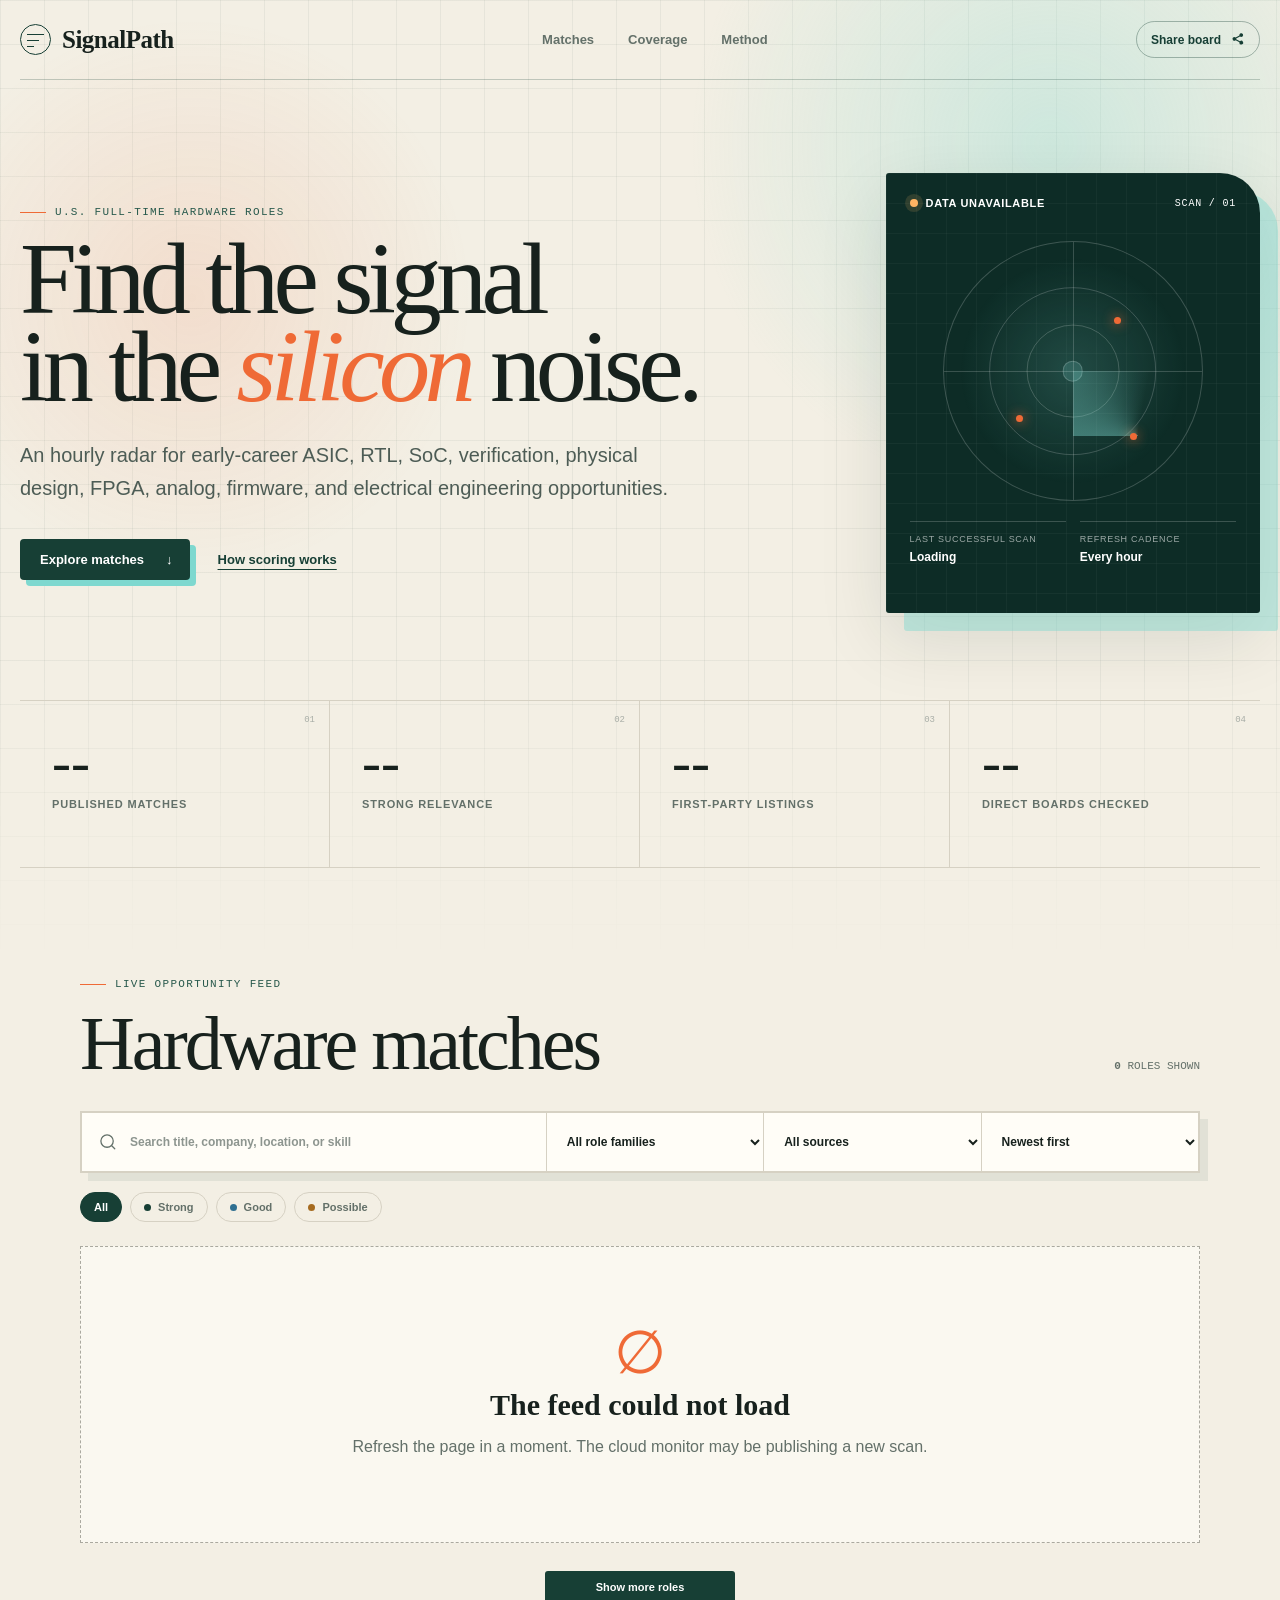
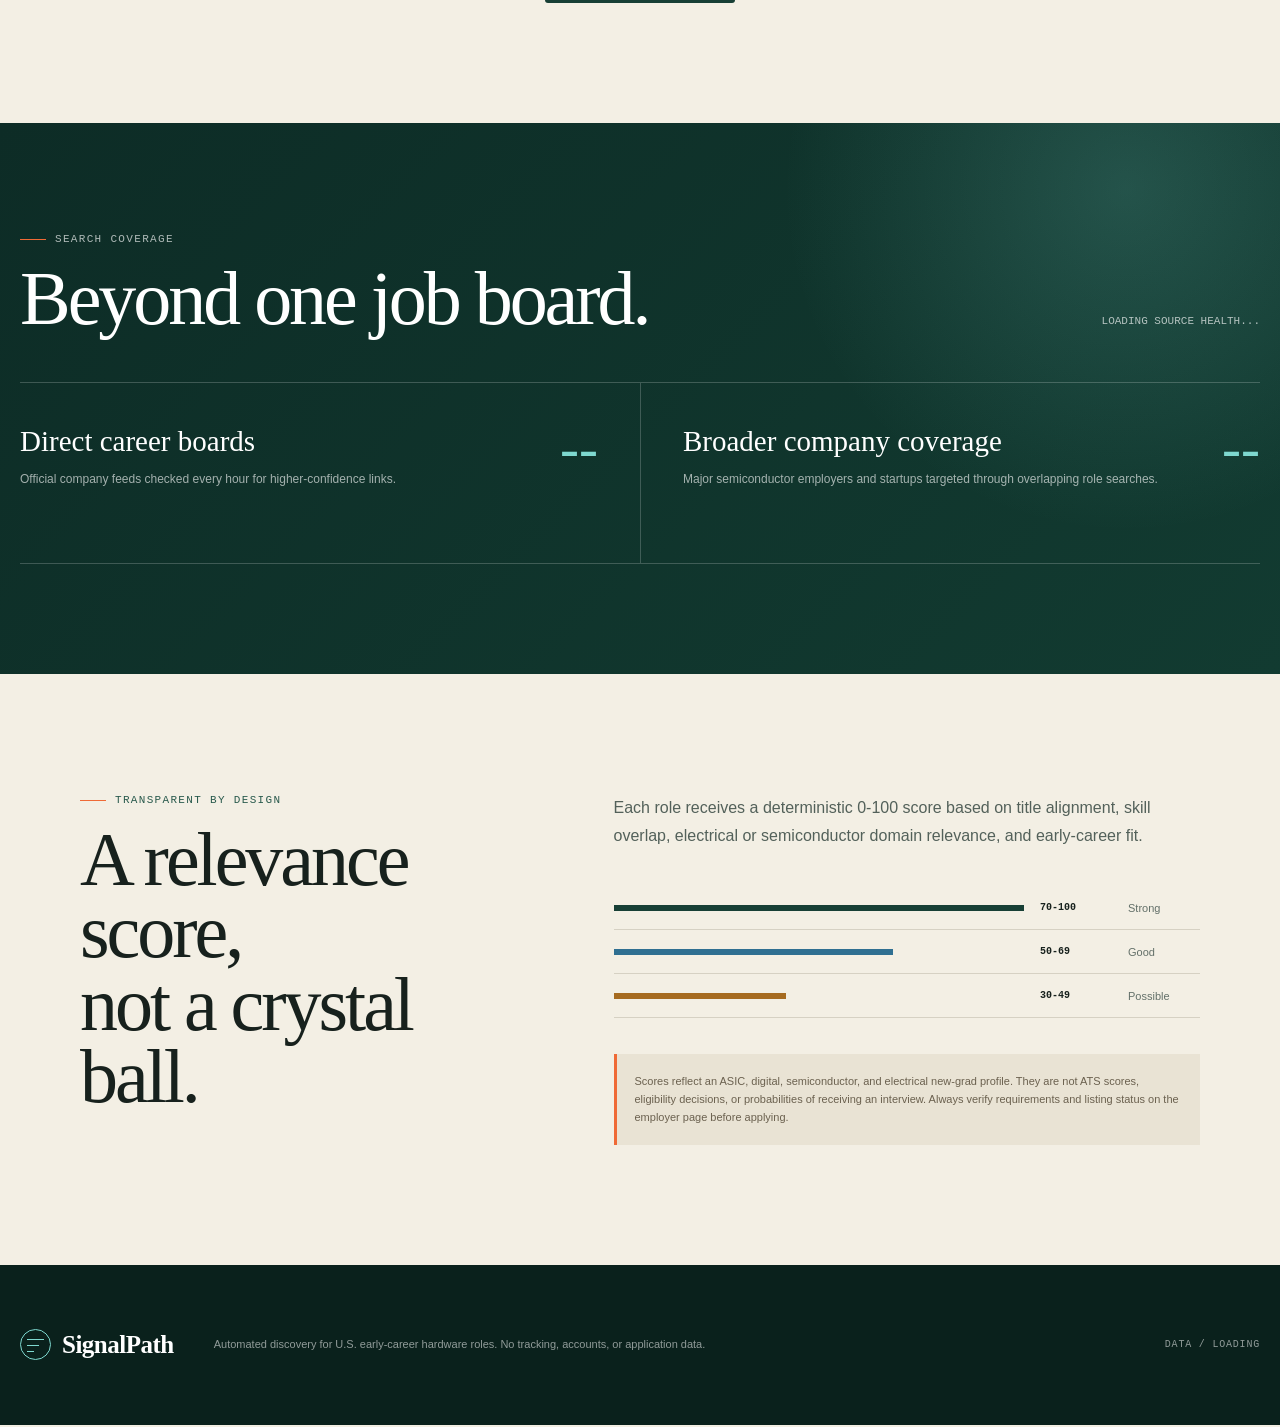
==== site/index.html @ ca51a119 "Launch SignalPath public hardware job board" ====
<!doctype html>
<html lang="en">
<head>
  <meta charset="utf-8">
  <meta name="viewport" content="width=device-width, initial-scale=1">
  <meta name="description" content="A continuously refreshed list of U.S. full-time early-career semiconductor, electrical, and hardware engineering jobs.">
  <meta name="theme-color" content="#173f35">
  <meta property="og:type" content="website">
  <meta property="og:title" content="SignalPath | Early-Career Hardware Jobs">
  <meta property="og:description" content="U.S. full-time ASIC, RTL, SoC, verification, physical design, FPGA, analog, firmware, and electrical hardware roles.">
  <meta property="og:url" content="https://sbilicho.github.io/newgrad-hardware-jobs/">
  <meta name="twitter:card" content="summary">
  <meta http-equiv="Content-Security-Policy" content="default-src 'self'; script-src 'self'; style-src 'self' https://fonts.googleapis.com; font-src https://fonts.gstatic.com; img-src 'self' data:; connect-src 'self'; base-uri 'none'; form-action 'none'; upgrade-insecure-requests">
  <link rel="preconnect" href="https://fonts.googleapis.com">
  <link rel="preconnect" href="https://fonts.gstatic.com" crossorigin>
  <link href="https://fonts.googleapis.com/css2?family=DM+Mono:wght@400;500&family=Manrope:wght@400;500;600;700;800&family=Newsreader:opsz,wght@6..72,500;6..72,600&display=swap" rel="stylesheet">
  <link rel="manifest" href="site.webmanifest">
  <link rel="stylesheet" href="styles.css">
  <title>SignalPath | Early-Career Hardware Jobs</title>
  <script src="app.js" defer></script>
</head>
<body>
  <a class="skip-link" href="#job-list">Skip to jobs</a>
  <div class="page-grid" aria-hidden="true"></div>

  <header class="site-header">
    <a class="brand" href="./" aria-label="SignalPath home">
      <span class="brand-mark" aria-hidden="true"><i></i><i></i><i></i></span>
      <span>SignalPath</span>
    </a>
    <nav aria-label="Primary navigation">
      <a href="#matches">Matches</a>
      <a href="#coverage">Coverage</a>
      <a href="#method">Method</a>
    </nav>
    <button class="share-button" id="share-button" type="button">
      <span>Share board</span>
      <svg viewBox="0 0 24 24" aria-hidden="true"><path d="M18 8a3 3 0 1 0-2.83-4A3 3 0 0 0 15 5c0 .22.02.43.07.63l-6.1 3.05a3 3 0 1 0 0 4.64l6.1 3.05A3 3 0 0 0 15 17a3 3 0 1 0 .97-2.2l-6.1-3.05a3.1 3.1 0 0 0 0-1.5l6.1-3.05A3 3 0 0 0 18 8Z"/></svg>
    </button>
  </header>

  <main>
    <section class="hero" aria-labelledby="page-title">
      <div class="hero-copy">
        <p class="eyebrow"><span></span> U.S. full-time hardware roles</p>
        <h1 id="page-title">Find the signal<br>in the <em>silicon</em> noise.</h1>
        <p class="hero-deck">An hourly radar for early-career ASIC, RTL, SoC, verification, physical design, FPGA, analog, firmware, and electrical engineering opportunities.</p>
        <div class="hero-actions">
          <a class="primary-link" href="#matches">Explore matches <span aria-hidden="true">&#8595;</span></a>
          <a class="text-link" href="#method">How scoring works</a>
        </div>
      </div>

      <aside class="scan-card" aria-label="Monitor status">
        <div class="scan-card-top">
          <span class="live-indicator" id="health-indicator"><i></i><span>Connecting</span></span>
          <span class="mono">SCAN / 01</span>
        </div>
        <div class="radar" aria-hidden="true">
          <span class="radar-ring ring-one"></span>
          <span class="radar-ring ring-two"></span>
          <span class="radar-ring ring-three"></span>
          <span class="radar-beam"></span>
          <span class="radar-dot dot-one"></span>
          <span class="radar-dot dot-two"></span>
          <span class="radar-dot dot-three"></span>
        </div>
        <div class="scan-meta">
          <div><span>Last successful scan</span><strong id="last-scan">Loading</strong></div>
          <div><span>Refresh cadence</span><strong>Every hour</strong></div>
        </div>
      </aside>
    </section>

    <section class="metrics" aria-label="Job board statistics">
      <article><span class="metric-index">01</span><strong id="metric-total">--</strong><p>Published matches</p></article>
      <article><span class="metric-index">02</span><strong id="metric-strong">--</strong><p>Strong relevance</p></article>
      <article><span class="metric-index">03</span><strong id="metric-first-party">--</strong><p>First-party listings</p></article>
      <article><span class="metric-index">04</span><strong id="metric-boards">--</strong><p>Direct boards checked</p></article>
    </section>

    <section class="matches" id="matches" aria-labelledby="matches-title">
      <div class="section-heading">
        <div>
          <p class="eyebrow"><span></span> Live opportunity feed</p>
          <h2 id="matches-title">Hardware matches</h2>
        </div>
        <p><strong id="result-count">0</strong> roles shown</p>
      </div>

      <div class="stale-warning" id="stale-warning" role="status" hidden>
        The latest successful scan is more than two hours old. Listings remain available, but freshness may be reduced.
      </div>

      <div class="filter-panel" aria-label="Filter jobs">
        <label class="search-field" for="search-input">
          <svg viewBox="0 0 24 24" aria-hidden="true"><path d="m21 21-4.35-4.35m2.35-5.9a8.25 8.25 0 1 1-16.5 0 8.25 8.25 0 0 1 16.5 0Z"/></svg>
          <span class="sr-only">Search jobs</span>
          <input id="search-input" type="search" placeholder="Search title, company, location, or skill" autocomplete="off">
        </label>
        <label>
          <span class="sr-only">Role family</span>
          <select id="role-filter"><option value="all">All role families</option></select>
        </label>
        <label>
          <span class="sr-only">Listing source</span>
          <select id="source-filter">
            <option value="all">All sources</option>
            <option value="first-party">First-party only</option>
            <option value="broad-search">Broad search only</option>
          </select>
        </label>
        <label>
          <span class="sr-only">Sort jobs</span>
          <select id="sort-filter">
            <option value="newest">Newest first</option>
            <option value="score">Highest relevance</option>
            <option value="company">Company A-Z</option>
          </select>
        </label>
      </div>

      <div class="tier-filters" role="group" aria-label="Relevance tier">
        <button class="tier-button active" type="button" data-tier="all">All</button>
        <button class="tier-button" type="button" data-tier="Strong"><i class="strong-dot"></i> Strong</button>
        <button class="tier-button" type="button" data-tier="Good"><i class="good-dot"></i> Good</button>
        <button class="tier-button" type="button" data-tier="Possible"><i class="possible-dot"></i> Possible</button>
      </div>

      <div class="job-list" id="job-list" aria-live="polite">
        <article class="loading-card"><span></span><span></span><span></span></article>
        <article class="loading-card"><span></span><span></span><span></span></article>
        <article class="loading-card"><span></span><span></span><span></span></article>
      </div>
      <div class="empty-state" id="empty-state" hidden>
        <span aria-hidden="true">&#8709;</span>
        <h3>No matching signal</h3>
        <p>Try a broader search or reset the filters.</p>
        <button id="reset-filters" type="button">Reset filters</button>
      </div>
      <button class="load-more" id="load-more" type="button" hidden>Show more roles</button>
    </section>

    <section class="coverage-section" id="coverage" aria-labelledby="coverage-title">
      <div class="section-heading light">
        <div>
          <p class="eyebrow"><span></span> Search coverage</p>
          <h2 id="coverage-title">Beyond one job board.</h2>
        </div>
        <p id="coverage-summary">Loading source health...</p>
      </div>
      <div class="coverage-grid">
        <article>
          <span class="coverage-number" id="coverage-direct-count">--</span>
          <h3>Direct career boards</h3>
          <p>Official company feeds checked every hour for higher-confidence links.</p>
          <div class="company-cloud" id="direct-company-list"></div>
        </article>
        <article>
          <span class="coverage-number" id="coverage-broad-count">--</span>
          <h3>Broader company coverage</h3>
          <p>Major semiconductor employers and startups targeted through overlapping role searches.</p>
          <div class="company-cloud subdued" id="broad-company-list"></div>
        </article>
      </div>
    </section>

    <section class="method-section" id="method" aria-labelledby="method-title">
      <div>
        <p class="eyebrow"><span></span> Transparent by design</p>
        <h2 id="method-title">A relevance score,<br>not a crystal ball.</h2>
      </div>
      <div class="method-copy">
        <p>Each role receives a deterministic 0-100 score based on title alignment, skill overlap, electrical or semiconductor domain relevance, and early-career fit.</p>
        <ol class="score-scale">
          <li><span class="scale-bar strong-scale"></span><b>70-100</b><em>Strong</em></li>
          <li><span class="scale-bar good-scale"></span><b>50-69</b><em>Good</em></li>
          <li><span class="scale-bar possible-scale"></span><b>30-49</b><em>Possible</em></li>
        </ol>
        <p class="disclaimer">Scores reflect an ASIC, digital, semiconductor, and electrical new-grad profile. They are not ATS scores, eligibility decisions, or probabilities of receiving an interview. Always verify requirements and listing status on the employer page before applying.</p>
      </div>
    </section>
  </main>

  <footer>
    <a class="brand footer-brand" href="./"><span class="brand-mark" aria-hidden="true"><i></i><i></i><i></i></span><span>SignalPath</span></a>
    <p>Automated discovery for U.S. early-career hardware roles. No tracking, accounts, or application data.</p>
    <p class="mono" id="footer-updated">DATA / LOADING</p>
  </footer>

  <div class="toast" id="toast" role="status" aria-live="polite"></div>

  <template id="job-template">
    <article class="job-card">
      <div class="score-block"><strong></strong><span>relevance</span></div>
      <div class="job-body">
        <div class="job-tags"></div>
        <h3></h3>
        <p class="job-company"></p>
        <div class="job-meta"></div>
        <div class="job-reasons"></div>
        <p class="job-warning" hidden></p>
      </div>
      <div class="job-actions"></div>
    </article>
  </template>
</body>
</html>
---- site/styles.css ----
:root {
  --forest: #173f35;
  --forest-deep: #0d2c26;
  --forest-soft: #28594c;
  --signal: #ef6a36;
  --signal-soft: #ffe2d3;
  --cyan: #7ed8cf;
  --cream: #f3efe4;
  --paper: #fffdf7;
  --ink: #17211d;
  --muted: #637069;
  --line: #d6d1c3;
  --good: #2f6f91;
  --possible: #a66b20;
  --shadow: 0 24px 70px rgba(18, 45, 37, .12);
  --body: "Manrope", sans-serif;
  --display: "Newsreader", Georgia, serif;
  --mono: "DM Mono", monospace;
}

* {
  box-sizing: border-box;
}

html {
  scroll-behavior: smooth;
  max-width: 100%;
  overflow-x: hidden;
}

body {
  margin: 0;
  min-width: 320px;
  max-width: 100%;
  overflow-x: hidden;
  color: var(--ink);
  background: var(--cream);
  font-family: var(--body);
  -webkit-font-smoothing: antialiased;
}

button,
input,
select {
  font: inherit;
}

button,
a {
  -webkit-tap-highlight-color: transparent;
}

a {
  color: inherit;
}

.sr-only {
  position: absolute;
  width: 1px;
  height: 1px;
  padding: 0;
  margin: -1px;
  overflow: hidden;
  clip: rect(0, 0, 0, 0);
  white-space: nowrap;
  border: 0;
}

.skip-link {
  position: fixed;
  z-index: 100;
  top: 12px;
  left: 12px;
  padding: 10px 14px;
  color: white;
  background: var(--forest-deep);
  border-radius: 8px;
  transform: translateY(-150%);
}

.skip-link:focus {
  transform: translateY(0);
}

.page-grid {
  position: absolute;
  z-index: -1;
  inset: 0 0 auto;
  height: 960px;
  overflow: hidden;
  background:
    radial-gradient(circle at 82% 15%, rgba(126, 216, 207, .32), transparent 27%),
    radial-gradient(circle at 15% 31%, rgba(239, 106, 54, .13), transparent 22%),
    linear-gradient(rgba(23, 63, 53, .055) 1px, transparent 1px),
    linear-gradient(90deg, rgba(23, 63, 53, .055) 1px, transparent 1px);
  background-size: auto, auto, 44px 44px, 44px 44px;
  mask-image: linear-gradient(to bottom, black 70%, transparent);
}

.site-header {
  width: min(1240px, calc(100% - 40px));
  min-height: 80px;
  margin: 0 auto;
  display: flex;
  align-items: center;
  justify-content: space-between;
  border-bottom: 1px solid rgba(23, 63, 53, .24);
}

.brand {
  display: inline-flex;
  align-items: center;
  gap: 11px;
  font-family: var(--display);
  font-size: 25px;
  font-weight: 600;
  text-decoration: none;
  letter-spacing: -.02em;
}

.brand-mark {
  position: relative;
  display: inline-block;
  width: 31px;
  height: 31px;
  border: 1px solid var(--forest);
  border-radius: 50%;
}

.brand-mark i {
  position: absolute;
  left: 6px;
  width: 17px;
  height: 1px;
  background: var(--forest);
}

.brand-mark i:nth-child(1) { top: 9px; }
.brand-mark i:nth-child(2) { top: 15px; width: 12px; }
.brand-mark i:nth-child(3) { top: 21px; width: 7px; }

.site-header nav {
  display: flex;
  gap: 34px;
}

.site-header nav a {
  position: relative;
  color: var(--muted);
  font-size: 13px;
  font-weight: 700;
  text-decoration: none;
}

.site-header nav a::after {
  content: "";
  position: absolute;
  right: 0;
  bottom: -7px;
  left: 0;
  height: 2px;
  background: var(--signal);
  transform: scaleX(0);
  transition: transform .2s ease;
}

.site-header nav a:hover::after,
.site-header nav a:focus-visible::after {
  transform: scaleX(1);
}

.share-button {
  display: inline-flex;
  align-items: center;
  gap: 9px;
  padding: 10px 14px;
  color: var(--forest);
  background: transparent;
  border: 1px solid rgba(23, 63, 53, .35);
  border-radius: 999px;
  cursor: pointer;
  font-size: 12px;
  font-weight: 800;
  transition: color .2s ease, background .2s ease, transform .2s ease;
}

.share-button svg {
  width: 15px;
  fill: currentColor;
}

.share-button:hover {
  color: white;
  background: var(--forest);
  transform: translateY(-1px);
}

main {
  overflow: hidden;
}

.hero {
  width: min(1240px, calc(100% - 40px));
  min-height: 620px;
  margin: 0 auto;
  padding: 88px 0 82px;
  display: grid;
  grid-template-columns: minmax(0, 1.35fr) minmax(320px, .65fr);
  gap: 88px;
  align-items: center;
}

.hero > * {
  min-width: 0;
}

.hero-copy {
  animation: rise-in .7s cubic-bezier(.2, .7, .2, 1) both;
}

.eyebrow {
  margin: 0 0 17px;
  display: flex;
  align-items: center;
  gap: 9px;
  color: var(--forest-soft);
  font-family: var(--mono);
  font-size: 11px;
  font-weight: 500;
  letter-spacing: .12em;
  text-transform: uppercase;
}

.eyebrow span {
  display: inline-block;
  width: 26px;
  height: 1px;
  background: var(--signal);
}

h1,
h2,
h3,
p {
  overflow-wrap: anywhere;
}

h1 {
  max-width: 760px;
  margin: 0;
  font-family: var(--display);
  font-size: clamp(60px, 8vw, 108px);
  font-weight: 500;
  line-height: .86;
  letter-spacing: -.055em;
}

h1 em {
  color: var(--signal);
  font-weight: 500;
}

.hero-deck {
  max-width: 670px;
  margin: 28px 0 0;
  color: #4d5c55;
  font-size: clamp(16px, 1.7vw, 20px);
  line-height: 1.65;
}

.hero-actions {
  margin-top: 34px;
  display: flex;
  align-items: center;
  gap: 28px;
}

.primary-link {
  display: inline-flex;
  align-items: center;
  gap: 22px;
  padding: 13px 17px 13px 20px;
  color: white;
  background: var(--forest);
  border-radius: 4px;
  font-size: 13px;
  font-weight: 800;
  text-decoration: none;
  box-shadow: 6px 6px 0 var(--cyan);
  transition: transform .2s ease, box-shadow .2s ease;
}

.primary-link:hover {
  box-shadow: 3px 3px 0 var(--cyan);
  transform: translate(3px, 3px);
}

.text-link {
  color: var(--forest);
  font-size: 13px;
  font-weight: 800;
  text-underline-offset: 5px;
}

.scan-card {
  position: relative;
  min-height: 440px;
  padding: 24px;
  color: white;
  background: var(--forest-deep);
  border-radius: 3px 40px 3px 3px;
  box-shadow: 18px 18px 0 rgba(126, 216, 207, .45), var(--shadow);
  overflow: hidden;
  animation: rise-in .7s .14s cubic-bezier(.2, .7, .2, 1) both;
}

.scan-card::before {
  content: "";
  position: absolute;
  inset: 0;
  opacity: .17;
  background-image: linear-gradient(rgba(255,255,255,.22) 1px, transparent 1px), linear-gradient(90deg, rgba(255,255,255,.22) 1px, transparent 1px);
  background-size: 30px 30px;
}

.scan-card-top,
.scan-meta,
.radar {
  position: relative;
  z-index: 1;
}

.scan-card-top {
  display: flex;
  justify-content: space-between;
  align-items: center;
}

.mono {
  font-family: var(--mono);
  font-size: 10px;
  letter-spacing: .08em;
  text-transform: uppercase;
}

.live-indicator {
  display: inline-flex;
  align-items: center;
  gap: 8px;
  font-size: 11px;
  font-weight: 800;
  letter-spacing: .06em;
  text-transform: uppercase;
}

.live-indicator i {
  width: 8px;
  height: 8px;
  background: var(--cyan);
  border-radius: 50%;
  box-shadow: 0 0 0 5px rgba(126, 216, 207, .14);
}

.live-indicator.degraded i,
.live-indicator.stale i {
  background: #ffb463;
  box-shadow: 0 0 0 5px rgba(255, 180, 99, .14);
}

.radar {
  width: 260px;
  height: 260px;
  margin: 32px auto 20px;
  border: 1px solid rgba(255,255,255,.2);
  border-radius: 50%;
  background: radial-gradient(circle, rgba(126,216,207,.18), transparent 62%);
  overflow: hidden;
}

.radar::before,
.radar::after {
  content: "";
  position: absolute;
  background: rgba(255,255,255,.18);
}

.radar::before { top: 50%; right: 0; left: 0; height: 1px; }
.radar::after { top: 0; bottom: 0; left: 50%; width: 1px; }

.radar-ring {
  position: absolute;
  top: 50%;
  left: 50%;
  border: 1px solid rgba(255,255,255,.19);
  border-radius: 50%;
  transform: translate(-50%, -50%);
}

.ring-one { width: 65%; height: 65%; }
.ring-two { width: 36%; height: 36%; }
.ring-three { width: 8%; height: 8%; background: rgba(126,216,207,.18); }

.radar-beam {
  position: absolute;
  top: 50%;
  left: 50%;
  width: 50%;
  height: 50%;
  transform-origin: 0 0;
  background: conic-gradient(from 270deg, rgba(126,216,207,.42), transparent 28%);
  animation: sweep 5s linear infinite;
}

.radar-dot {
  position: absolute;
  width: 7px;
  height: 7px;
  background: var(--signal);
  border-radius: 50%;
  box-shadow: 0 0 12px var(--signal);
  animation: ping 2.2s ease-out infinite;
}

.dot-one { top: 29%; left: 66%; }
.dot-two { top: 67%; left: 28%; animation-delay: .7s; }
.dot-three { top: 74%; left: 72%; animation-delay: 1.25s; }

.scan-meta {
  display: grid;
  grid-template-columns: repeat(2, minmax(0, 1fr));
  gap: 14px;
}

.scan-meta div {
  min-width: 0;
  padding-top: 12px;
  border-top: 1px solid rgba(255,255,255,.19);
}

.scan-meta span,
.scan-meta strong {
  display: block;
}

.scan-meta span {
  margin-bottom: 6px;
  color: rgba(255,255,255,.59);
  font-size: 9px;
  letter-spacing: .08em;
  text-transform: uppercase;
}

.scan-meta strong {
  font-size: 12px;
  overflow-wrap: anywhere;
}

.metrics {
  width: min(1240px, calc(100% - 40px));
  margin: 0 auto 110px;
  display: grid;
  grid-template-columns: repeat(4, 1fr);
  border-top: 1px solid var(--line);
  border-bottom: 1px solid var(--line);
}

.metrics article {
  position: relative;
  min-width: 0;
  min-height: 166px;
  padding: 32px;
  border-right: 1px solid var(--line);
}

.metrics article:last-child { border-right: 0; }

.metric-index {
  position: absolute;
  top: 14px;
  right: 14px;
  color: #a9aea7;
  font-family: var(--mono);
  font-size: 9px;
}

.metrics strong {
  display: block;
  font-family: var(--display);
  font-size: 57px;
  font-weight: 500;
  line-height: 1;
}

.metrics p {
  margin: 8px 0 0;
  color: var(--muted);
  font-size: 11px;
  font-weight: 800;
  letter-spacing: .08em;
  text-transform: uppercase;
}

.matches {
  width: min(1120px, calc(100% - 40px));
  margin: 0 auto;
  padding-bottom: 120px;
}

.section-heading {
  margin-bottom: 32px;
  display: flex;
  align-items: flex-end;
  justify-content: space-between;
  gap: 24px;
}

.section-heading h2,
.method-section h2 {
  margin: 0;
  font-family: var(--display);
  font-size: clamp(46px, 6vw, 76px);
  font-weight: 500;
  line-height: .95;
  letter-spacing: -.04em;
}

.section-heading > p {
  margin: 0 0 7px;
  color: var(--muted);
  font-family: var(--mono);
  font-size: 11px;
  text-transform: uppercase;
}

.stale-warning {
  margin: -10px 0 20px;
  padding: 13px 16px;
  color: #754310;
  background: #ffe7c7;
  border-left: 4px solid #c67b27;
  font-size: 13px;
  line-height: 1.5;
}

.filter-panel {
  position: relative;
  z-index: 3;
  display: grid;
  grid-template-columns: minmax(280px, 1.5fr) repeat(3, minmax(150px, .7fr));
  gap: 1px;
  padding: 1px;
  background: var(--line);
  border: 1px solid var(--line);
  box-shadow: 8px 8px 0 rgba(23, 63, 53, .08);
}

.filter-panel label {
  min-width: 0;
  background: var(--paper);
}

.search-field {
  position: relative;
  display: flex;
  align-items: center;
}

.search-field svg {
  position: absolute;
  left: 17px;
  width: 18px;
  fill: none;
  stroke: var(--muted);
  stroke-linecap: round;
  stroke-width: 1.7;
}

.filter-panel input,
.filter-panel select {
  width: 100%;
  height: 58px;
  padding: 0 16px;
  color: var(--ink);
  background: transparent;
  border: 0;
  border-radius: 0;
  outline: none;
  font-size: 12px;
  font-weight: 700;
}

.filter-panel input { padding-left: 48px; }
.filter-panel input::placeholder { color: #8d958f; }
.filter-panel input:focus,
.filter-panel select:focus { box-shadow: inset 0 0 0 2px var(--forest); }

.tier-filters {
  margin: 19px 0 24px;
  display: flex;
  align-items: center;
  gap: 8px;
  flex-wrap: wrap;
}

.tier-button {
  padding: 8px 13px;
  color: var(--muted);
  background: transparent;
  border: 1px solid var(--line);
  border-radius: 999px;
  cursor: pointer;
  font-size: 11px;
  font-weight: 800;
}

.tier-button i {
  display: inline-block;
  width: 7px;
  height: 7px;
  margin-right: 4px;
  border-radius: 50%;
}

.strong-dot { background: var(--forest); }
.good-dot { background: var(--good); }
.possible-dot { background: var(--possible); }
.tier-button:hover,
.tier-button.active { color: white; background: var(--forest); border-color: var(--forest); }

.job-list {
  display: grid;
  gap: 12px;
}

.job-card {
  position: relative;
  display: grid;
  grid-template-columns: 94px minmax(0, 1fr) auto;
  gap: 22px;
  min-height: 190px;
  padding: 26px 28px 26px 20px;
  background: rgba(255, 253, 247, .92);
  border: 1px solid var(--line);
  box-shadow: 0 6px 0 transparent;
  transition: border-color .2s ease, box-shadow .2s ease, transform .2s ease;
  animation: card-in .45s cubic-bezier(.2,.7,.2,1) both;
}

.job-card::before {
  content: "";
  position: absolute;
  top: -1px;
  bottom: -1px;
  left: -1px;
  width: 4px;
  background: var(--possible);
}

.job-card.tier-strong::before { background: var(--forest); }
.job-card.tier-good::before { background: var(--good); }

.job-card:hover {
  border-color: rgba(23,63,53,.5);
  box-shadow: 7px 7px 0 rgba(126, 216, 207, .4);
  transform: translate(-2px, -2px);
}

.score-block {
  align-self: start;
  padding-top: 8px;
  text-align: center;
}

.score-block strong {
  display: block;
  font-family: var(--display);
  font-size: 48px;
  font-weight: 500;
  line-height: .8;
}

.score-block span {
  display: block;
  margin-top: 10px;
  color: var(--muted);
  font-family: var(--mono);
  font-size: 8px;
  letter-spacing: .08em;
  text-transform: uppercase;
}

.job-body {
  min-width: 0;
}

.job-tags,
.job-meta,
.job-reasons {
  display: flex;
  align-items: center;
  flex-wrap: wrap;
  gap: 7px;
}

.job-tags span,
.job-reasons span {
  padding: 4px 7px;
  color: var(--forest-soft);
  background: #e8f1eb;
  border-radius: 3px;
  font-family: var(--mono);
  font-size: 8px;
  font-weight: 500;
  letter-spacing: .04em;
  text-transform: uppercase;
}

.job-tags .source-broad {
  color: #716651;
  background: #eee8da;
}

.job-tags .tier-tag {
  color: #8c421e;
  background: var(--signal-soft);
}

.job-card h3 {
  max-width: 730px;
  margin: 12px 0 3px;
  font-family: var(--display);
  font-size: clamp(24px, 3vw, 31px);
  font-weight: 600;
  line-height: 1.06;
  letter-spacing: -.025em;
}

.job-company {
  margin: 0;
  color: var(--forest-soft);
  font-size: 14px;
  font-weight: 800;
}

.job-meta {
  margin-top: 13px;
  color: var(--muted);
  font-size: 11px;
}

.job-meta span:not(:last-child)::after {
  content: "/";
  margin-left: 7px;
  color: #bbb7ab;
}

.job-reasons {
  margin-top: 14px;
}

.job-reasons span {
  color: #58645e;
  background: #f2efe6;
  text-transform: none;
  letter-spacing: 0;
}

.job-warning {
  margin: 12px 0 0;
  color: #855221;
  font-size: 10px;
  line-height: 1.5;
}

.job-actions {
  min-width: 118px;
  align-self: center;
  display: flex;
  flex-direction: column;
  gap: 8px;
}

.job-actions a {
  display: inline-flex;
  min-height: 40px;
  padding: 9px 13px;
  align-items: center;
  justify-content: center;
  color: var(--forest);
  border: 1px solid rgba(23,63,53,.35);
  border-radius: 3px;
  font-size: 10px;
  font-weight: 800;
  text-decoration: none;
  text-transform: uppercase;
  letter-spacing: .05em;
}

.job-actions a.primary-action {
  color: white;
  background: var(--forest);
  border-color: var(--forest);
}

.job-actions a:hover { box-shadow: 3px 3px 0 var(--cyan); }

.loading-card {
  min-height: 170px;
  padding: 30px;
  background: rgba(255,255,255,.48);
  border: 1px solid var(--line);
}

.loading-card span {
  display: block;
  height: 13px;
  margin-bottom: 15px;
  background: linear-gradient(90deg, #e9e4d8, #f8f5ec, #e9e4d8);
  background-size: 220% 100%;
  animation: shimmer 1.4s linear infinite;
}

.loading-card span:nth-child(1) { width: 24%; }
.loading-card span:nth-child(2) { width: 65%; height: 28px; }
.loading-card span:nth-child(3) { width: 43%; }

.empty-state {
  padding: 70px 20px;
  text-align: center;
  background: rgba(255,253,247,.65);
  border: 1px dashed #aaa99f;
}

.empty-state > span {
  color: var(--signal);
  font-family: var(--display);
  font-size: 60px;
}

.empty-state h3 { margin: 0; font-family: var(--display); font-size: 30px; }
.empty-state p { color: var(--muted); }
.empty-state button,
.load-more {
  padding: 10px 16px;
  color: white;
  background: var(--forest);
  border: 0;
  border-radius: 3px;
  cursor: pointer;
  font-size: 11px;
  font-weight: 800;
}

.load-more {
  display: block;
  min-width: 190px;
  margin: 28px auto 0;
}

.coverage-section {
  padding: 110px max(20px, calc((100vw - 1240px) / 2));
  color: white;
  background:
    radial-gradient(circle at 88% 12%, rgba(126,216,207,.18), transparent 28%),
    linear-gradient(135deg, var(--forest-deep), #123b31);
}

.section-heading.light {
  width: 100%;
  margin-bottom: 48px;
}

.section-heading.light .eyebrow,
.section-heading.light > p { color: rgba(255,255,255,.67); }

.coverage-grid {
  display: grid;
  grid-template-columns: 1fr 1fr;
  border-top: 1px solid rgba(255,255,255,.2);
  border-bottom: 1px solid rgba(255,255,255,.2);
}

.coverage-grid article {
  min-width: 0;
  padding: 42px 42px 48px 0;
}

.coverage-grid article + article {
  padding-right: 0;
  padding-left: 42px;
  border-left: 1px solid rgba(255,255,255,.2);
}

.coverage-number {
  float: right;
  color: var(--cyan);
  font-family: var(--display);
  font-size: 57px;
  line-height: .8;
}

.coverage-grid h3 {
  margin: 0;
  font-family: var(--display);
  font-size: 29px;
  font-weight: 500;
}

.coverage-grid article > p {
  max-width: 480px;
  margin: 12px 0 25px;
  color: rgba(255,255,255,.62);
  font-size: 12px;
  line-height: 1.65;
}

.company-cloud {
  display: flex;
  flex-wrap: wrap;
  gap: 6px;
}

.company-cloud a,
.company-cloud span {
  padding: 6px 8px;
  color: var(--cyan);
  border: 1px solid rgba(126,216,207,.28);
  border-radius: 3px;
  font-family: var(--mono);
  font-size: 8px;
  text-decoration: none;
  text-transform: uppercase;
}

.company-cloud a:hover { color: var(--forest-deep); background: var(--cyan); }
.company-cloud .unhealthy { color: #ffb463; border-color: rgba(255,180,99,.4); }
.company-cloud.subdued span { color: rgba(255,255,255,.6); border-color: rgba(255,255,255,.16); }

.method-section {
  width: min(1120px, calc(100% - 40px));
  margin: 0 auto;
  padding: 120px 0;
  display: grid;
  grid-template-columns: .85fr 1.15fr;
  gap: 100px;
}

.method-copy > p {
  margin: 0;
  color: #53615a;
  font-size: 16px;
  line-height: 1.75;
}

.score-scale {
  margin: 36px 0;
  padding: 0;
  list-style: none;
}

.score-scale li {
  display: grid;
  grid-template-columns: 1fr 72px 72px;
  gap: 16px;
  align-items: center;
  min-height: 44px;
  border-bottom: 1px solid var(--line);
}

.scale-bar { height: 6px; transform-origin: left; }
.strong-scale { width: 100%; background: var(--forest); }
.good-scale { width: 68%; background: var(--good); }
.possible-scale { width: 42%; background: var(--possible); }
.score-scale b { font-family: var(--mono); font-size: 10px; }
.score-scale em { color: var(--muted); font-size: 11px; font-style: normal; }
.method-copy .disclaimer { padding: 18px; color: #6b614f; background: #e9e3d4; border-left: 3px solid var(--signal); font-size: 11px; line-height: 1.65; }

footer {
  min-height: 160px;
  padding: 40px max(20px, calc((100vw - 1240px) / 2));
  display: grid;
  grid-template-columns: auto 1fr auto;
  gap: 40px;
  align-items: center;
  color: white;
  background: #0a211c;
}

.footer-brand .brand-mark { border-color: var(--cyan); }
.footer-brand .brand-mark i { background: var(--cyan); }
footer > p { max-width: 560px; margin: 0; color: rgba(255,255,255,.55); font-size: 11px; line-height: 1.6; }
footer .mono { text-align: right; }

.toast {
  position: fixed;
  z-index: 50;
  right: 20px;
  bottom: 20px;
  max-width: calc(100vw - 40px);
  padding: 12px 16px;
  color: white;
  background: var(--forest-deep);
  border-left: 4px solid var(--cyan);
  box-shadow: var(--shadow);
  font-size: 12px;
  font-weight: 700;
  opacity: 0;
  pointer-events: none;
  transform: translateY(12px);
  transition: opacity .2s ease, transform .2s ease;
}

.toast.visible { opacity: 1; transform: translateY(0); }

@keyframes rise-in {
  from { opacity: 0; transform: translateY(28px); }
  to { opacity: 1; transform: translateY(0); }
}

@keyframes card-in {
  from { opacity: 0; transform: translateY(12px); }
  to { opacity: 1; transform: translateY(0); }
}

@keyframes sweep {
  to { transform: rotate(360deg); }
}

@keyframes ping {
  0%, 100% { box-shadow: 0 0 0 0 rgba(239,106,54,.55), 0 0 12px var(--signal); }
  55% { box-shadow: 0 0 0 10px rgba(239,106,54,0), 0 0 12px var(--signal); }
}

@keyframes shimmer {
  to { background-position: -220% 0; }
}

@media (max-width: 980px) {
  .hero { grid-template-columns: 1fr; gap: 48px; padding-top: 65px; }
  .scan-card { width: min(500px, calc(100% - 18px)); justify-self: center; }
  .metrics { grid-template-columns: 1fr 1fr; }
  .metrics article:nth-child(2) { border-right: 0; }
  .metrics article:nth-child(-n+2) { border-bottom: 1px solid var(--line); }
  .filter-panel { grid-template-columns: 1fr 1fr; }
  .search-field { grid-column: 1 / -1; }
  .job-card { grid-template-columns: 78px minmax(0, 1fr); }
  .job-actions { grid-column: 2; flex-direction: row; justify-content: flex-start; }
  .job-actions a { min-width: 118px; }
  .method-section { grid-template-columns: 1fr; gap: 45px; }
}

@media (max-width: 720px) {
  .site-header { width: min(calc(100% - 24px), 1240px); min-height: 68px; }
  .site-header nav { display: none; }
  .brand { font-size: 21px; }
  .share-button span { display: none; }
  .share-button { width: 39px; height: 39px; padding: 0; justify-content: center; }
  .hero { width: min(calc(100% - 24px), 1240px); min-height: 0; padding: 60px 0 80px; }
  h1 { max-width: 100%; font-size: clamp(50px, 14.5vw, 64px); line-height: .9; }
  .hero-deck { font-size: 15px; }
  .hero-actions { align-items: flex-start; flex-direction: column; gap: 22px; }
  .scan-card { width: calc(100% - 18px); min-width: 0; max-width: calc(100% - 18px); min-height: 400px; padding: 19px; border-radius: 3px 28px 3px 3px; }
  .radar { width: 235px; height: 235px; }
  .metrics { width: calc(100% - 24px); margin-bottom: 85px; }
  .metrics article { min-height: 130px; padding: 25px 18px; }
  .metrics strong { font-size: 44px; }
  .metrics p { font-size: 8px; overflow-wrap: anywhere; }
  .matches { width: calc(100% - 24px); padding-bottom: 90px; }
  .section-heading { align-items: flex-start; flex-direction: column; }
  .section-heading > p { margin: 0; }
  .filter-panel { grid-template-columns: 1fr; }
  .search-field { grid-column: auto; }
  .job-card { grid-template-columns: 59px minmax(0, 1fr); gap: 12px; padding: 20px 14px 20px 12px; }
  .score-block strong { font-size: 38px; }
  .score-block span { font-size: 7px; }
  .job-card h3 { font-size: 24px; }
  .job-reasons { display: none; }
  .job-actions { grid-column: 1 / -1; }
  .job-actions a { flex: 1; }
  .coverage-section { padding-top: 85px; padding-bottom: 85px; }
  .coverage-grid { grid-template-columns: 1fr; }
  .coverage-grid article { padding: 32px 0; }
  .coverage-grid article + article { padding: 32px 0; border-top: 1px solid rgba(255,255,255,.2); border-left: 0; }
  .coverage-number { font-size: 45px; }
  .method-section { width: calc(100% - 24px); padding: 85px 0; }
  .score-scale li { grid-template-columns: 1fr 64px 58px; gap: 10px; }
  footer { grid-template-columns: 1fr; gap: 18px; }
  footer .mono { text-align: left; }
}

@media (prefers-reduced-motion: reduce) {
  html { scroll-behavior: auto; }
  *, *::before, *::after { animation-duration: .01ms !important; animation-iteration-count: 1 !important; transition-duration: .01ms !important; }
}
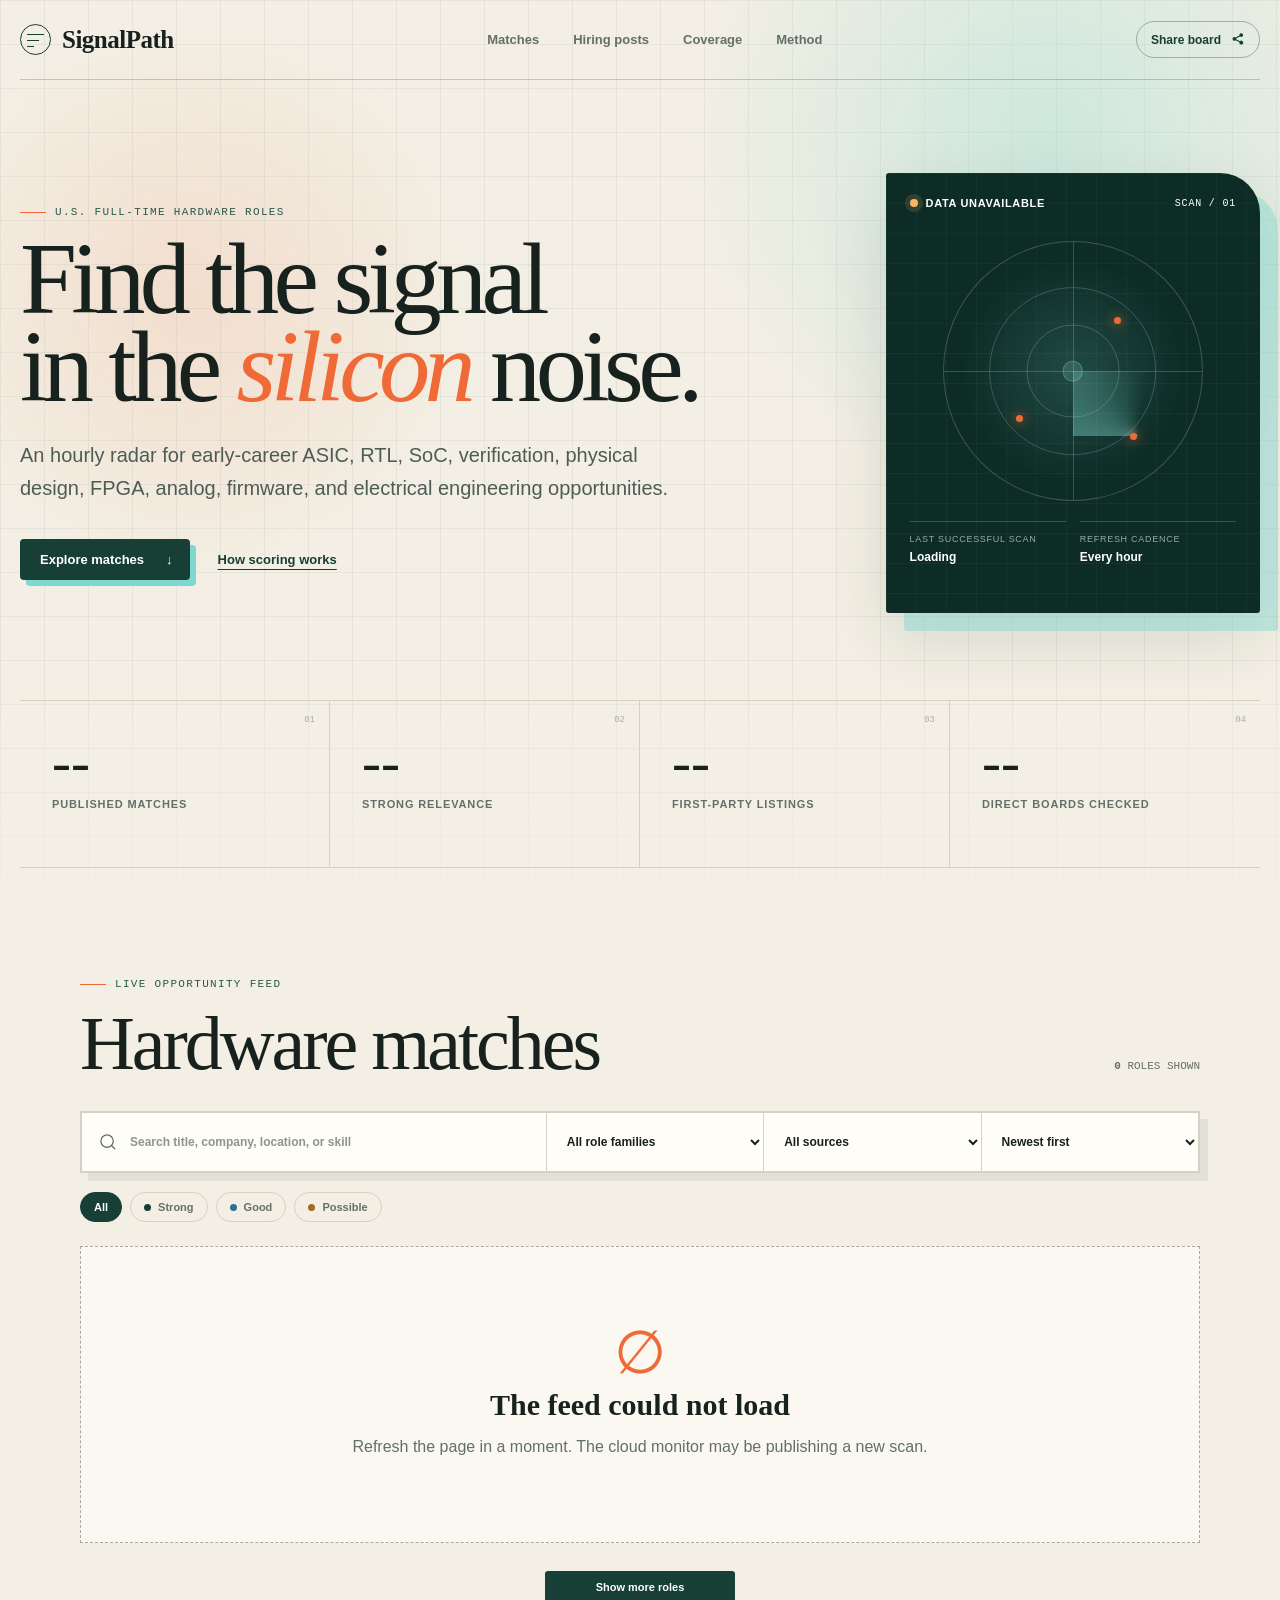
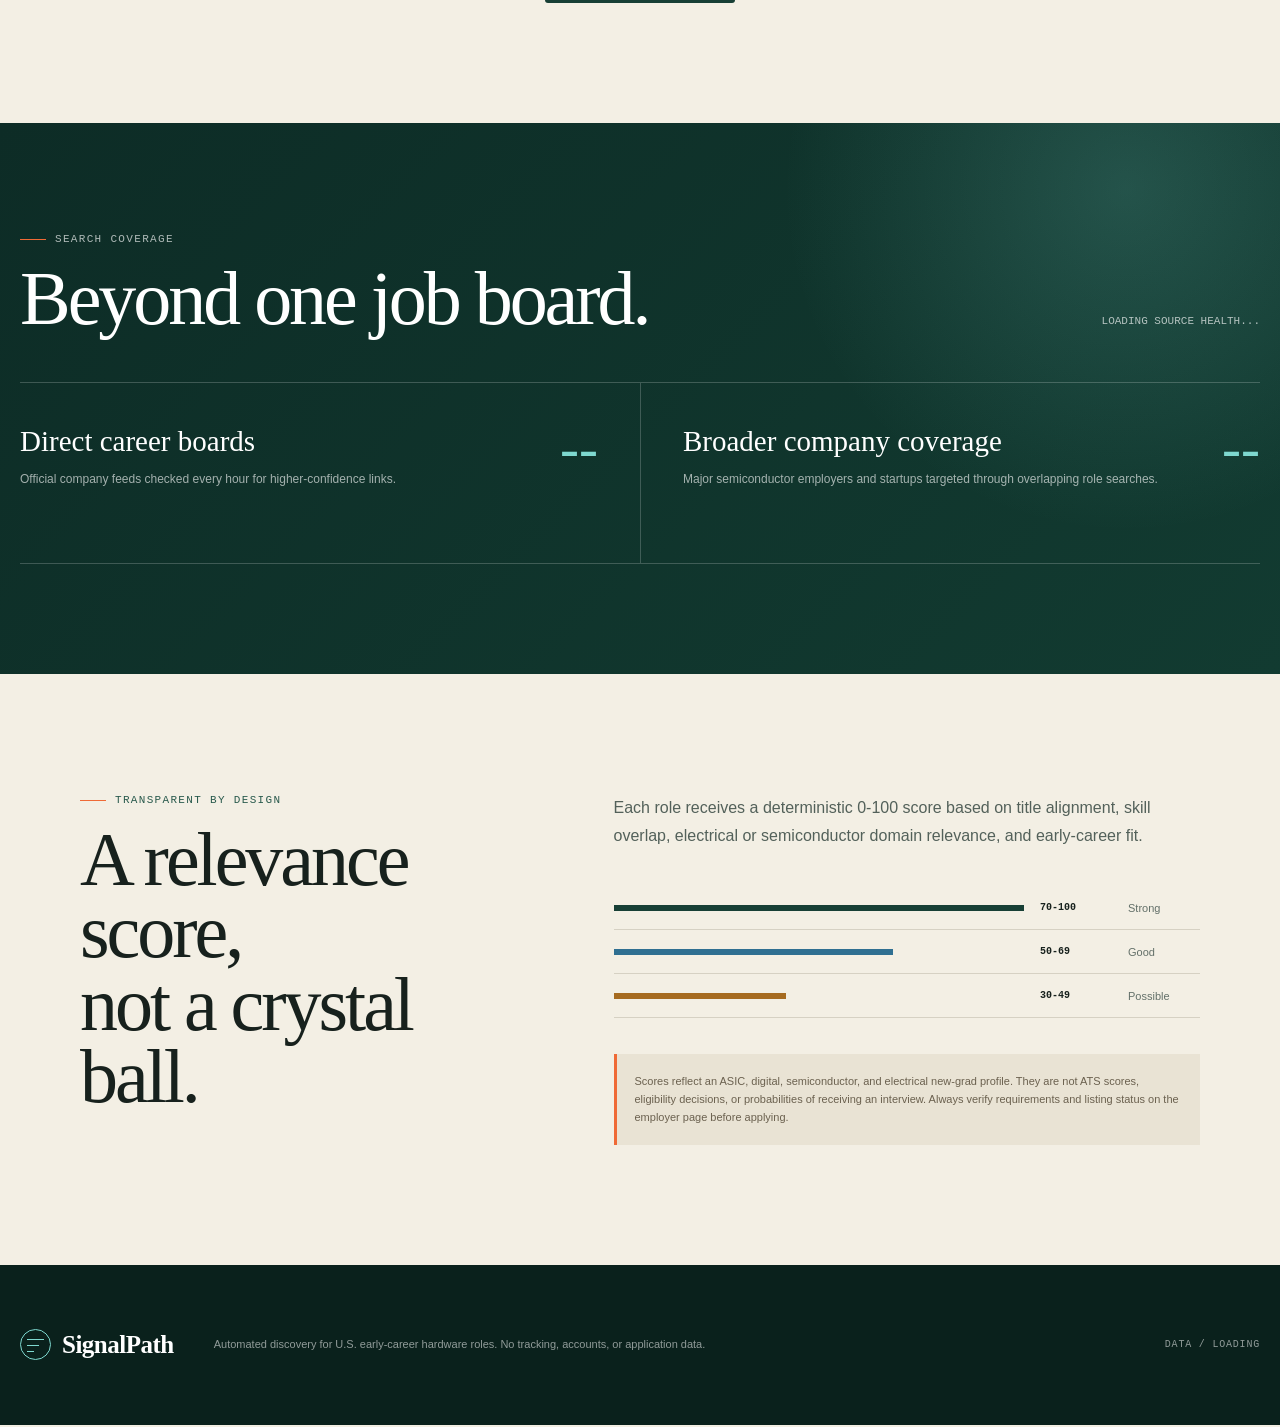
==== commit 69da47bc: "Expand direct hardware company coverage and hiring outreach" ====
--- a/site/index.html
+++ b/site/index.html
@@ -30,6 +30,7 @@
     </a>
     <nav aria-label="Primary navigation">
       <a href="#matches">Matches</a>
+      <a href="outreach.html">Hiring posts</a>
       <a href="#coverage">Coverage</a>
       <a href="#method">Method</a>
     </nav>
--- a/site/styles.css
+++ b/site/styles.css
@@ -1092,3 +1092,21 @@
   html { scroll-behavior: auto; }
   *, *::before, *::after { animation-duration: .01ms !important; animation-iteration-count: 1 !important; transition-duration: .01ms !important; }
 }
+
+.outreach-main { width: min(1240px, calc(100% - 40px)); margin: 50px auto 100px; }
+.outreach-intro { max-width: 850px; padding: 30px 0; }
+.outreach-intro h1 { font-size: clamp(45px, 7vw, 82px); line-height: 1.02; margin: 20px 0; }
+.outreach-main section { margin-bottom: 52px; scroll-margin-top: 30px; }
+.outreach-main h2 { margin: 20px 0; font-size: 32px; }
+.outreach-main p { line-height: 1.6; }
+.lead-list, .company-directory { display: grid; grid-template-columns: repeat(2, minmax(0, 1fr)); gap: 18px; }
+.outreach-card { min-width: 0; padding: 24px; border: 1px solid #c8c6ba; border-radius: 18px; background: #fffdf7; }
+.outreach-card h3 { margin: 0 0 12px; font-size: 24px; line-height: 1.15; }
+.outreach-card small { display: block; color: #64675e; line-height: 1.5; }
+.outreach-note { color: #766039; font-size: 14px; }
+.outreach-actions { display: flex; flex-wrap: wrap; gap: 10px; margin: 18px 0; }
+.outreach-actions a, .outreach-card button { padding: 9px 13px; border: 1px solid #52705f; border-radius: 8px; background: #f1f6ee; color: #173f35; font-size: 13px; text-decoration: none; cursor: pointer; }
+.outreach-card summary { cursor: pointer; font-weight: 600; }
+.directory-search { display: block; max-width: 550px; margin-top: 25px; }
+.directory-search input { display: block; width: 100%; margin-top: 8px; padding: 14px; border: 1px solid #aeb8ac; border-radius: 10px; font: inherit; }
+@media (max-width: 720px) { .lead-list, .company-directory { grid-template-columns: 1fr; } .outreach-main { width: calc(100% - 24px); } }
